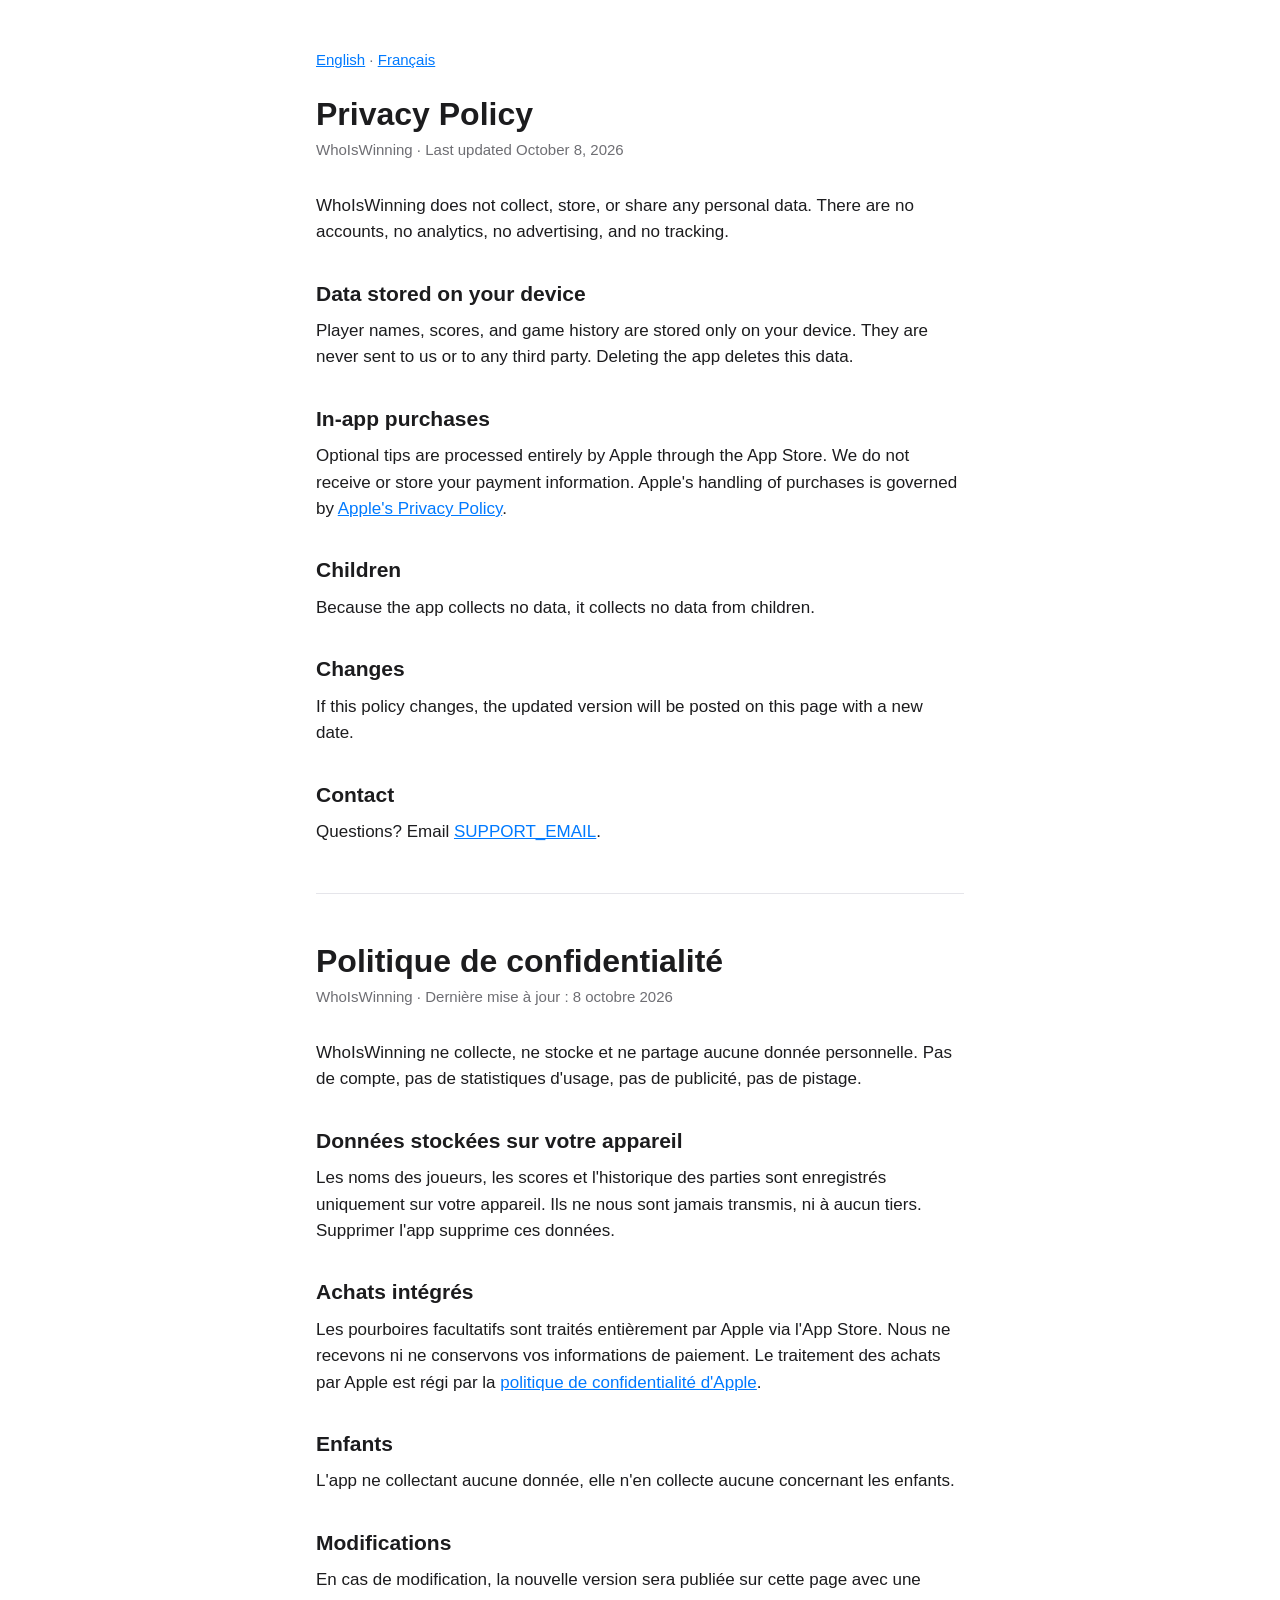
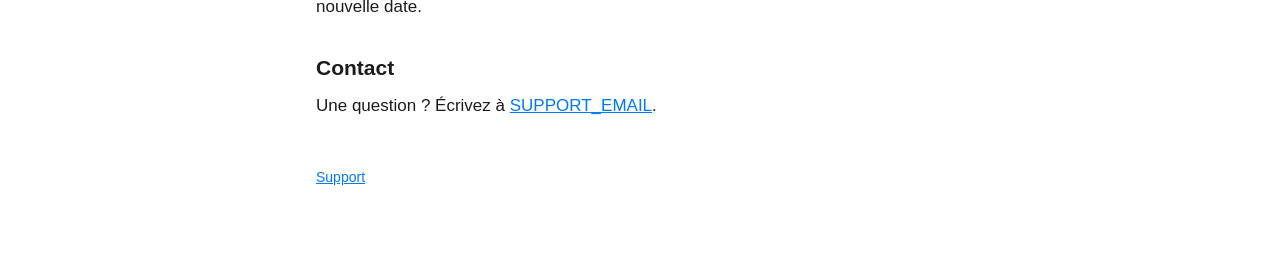
==== privacy/index.html @ b1d59900 "Add privacy policy and support pages Co-Authored-By: Claude Opus 5.5 <noreply@anthropic.com>" ====
<!doctype html>
<html lang="en">
<head>
  <meta charset="utf-8">
  <meta name="viewport" content="width=device-width, initial-scale=1">
  <title>WhoIsWinning – Privacy Policy</title>
  <link rel="stylesheet" href="../style.css">
</head>
<body>
<main>
  <p class="lang"><a href="#en">English</a> · <a href="#fr">Français</a></p>

  <section id="en" lang="en">
    <h1>Privacy Policy</h1>
    <p class="meta">WhoIsWinning · Last updated October 8, 2026</p>

    <p>WhoIsWinning does not collect, store, or share any personal data. There are no accounts, no analytics, no advertising, and no tracking.</p>

    <h2>Data stored on your device</h2>
    <p>Player names, scores, and game history are stored only on your device. They are never sent to us or to any third party. Deleting the app deletes this data.</p>

    <h2>In-app purchases</h2>
    <p>Optional tips are processed entirely by Apple through the App Store. We do not receive or store your payment information. Apple's handling of purchases is governed by <a href="https://www.apple.com/legal/privacy/">Apple's Privacy Policy</a>.</p>

    <h2>Children</h2>
    <p>Because the app collects no data, it collects no data from children.</p>

    <h2>Changes</h2>
    <p>If this policy changes, the updated version will be posted on this page with a new date.</p>

    <h2>Contact</h2>
    <p>Questions? Email <a href="mailto:SUPPORT_EMAIL">SUPPORT_EMAIL</a>.</p>
  </section>

  <hr>

  <section id="fr" lang="fr">
    <h1>Politique de confidentialité</h1>
    <p class="meta">WhoIsWinning · Dernière mise à jour : 8 octobre 2026</p>

    <p>WhoIsWinning ne collecte, ne stocke et ne partage aucune donnée personnelle. Pas de compte, pas de statistiques d'usage, pas de publicité, pas de pistage.</p>

    <h2>Données stockées sur votre appareil</h2>
    <p>Les noms des joueurs, les scores et l'historique des parties sont enregistrés uniquement sur votre appareil. Ils ne nous sont jamais transmis, ni à aucun tiers. Supprimer l'app supprime ces données.</p>

    <h2>Achats intégrés</h2>
    <p>Les pourboires facultatifs sont traités entièrement par Apple via l'App Store. Nous ne recevons ni ne conservons vos informations de paiement. Le traitement des achats par Apple est régi par la <a href="https://www.apple.com/fr/legal/privacy/">politique de confidentialité d'Apple</a>.</p>

    <h2>Enfants</h2>
    <p>L'app ne collectant aucune donnée, elle n'en collecte aucune concernant les enfants.</p>

    <h2>Modifications</h2>
    <p>En cas de modification, la nouvelle version sera publiée sur cette page avec une nouvelle date.</p>

    <h2>Contact</h2>
    <p>Une question ? Écrivez à <a href="mailto:SUPPORT_EMAIL">SUPPORT_EMAIL</a>.</p>
  </section>

  <footer><a href="../support/">Support</a></footer>
</main>
</body>
</html>
---- style.css ----
:root {
  --bg: #ffffff;
  --text: #1c1c1e;
  --muted: #6e6e73;
  --accent: #007aff;
  --rule: #e5e5ea;
}
@media (prefers-color-scheme: dark) {
  :root {
    --bg: #000000;
    --text: #f2f2f7;
    --muted: #98989f;
    --accent: #0a84ff;
    --rule: #2c2c2e;
  }
}
* { box-sizing: border-box; }
body {
  margin: 0;
  background: var(--bg);
  color: var(--text);
  font: 17px/1.55 -apple-system, BlinkMacSystemFont, "Inter", "Segoe UI", sans-serif;
}
main { max-width: 680px; margin: 0 auto; padding: 48px 16px 64px; }
h1 { font-size: 32px; line-height: 1.2; margin: 0 0 4px; }
h2 { font-size: 21px; margin: 32px 0 8px; }
p, li { margin: 0 0 12px; }
a { color: var(--accent); }
.meta { color: var(--muted); font-size: 15px; margin-bottom: 32px; }
.lang { color: var(--muted); font-size: 15px; margin-bottom: 24px; }
hr { border: 0; border-top: 1px solid var(--rule); margin: 48px 0; }
footer { color: var(--muted); font-size: 14px; margin-top: 48px; }
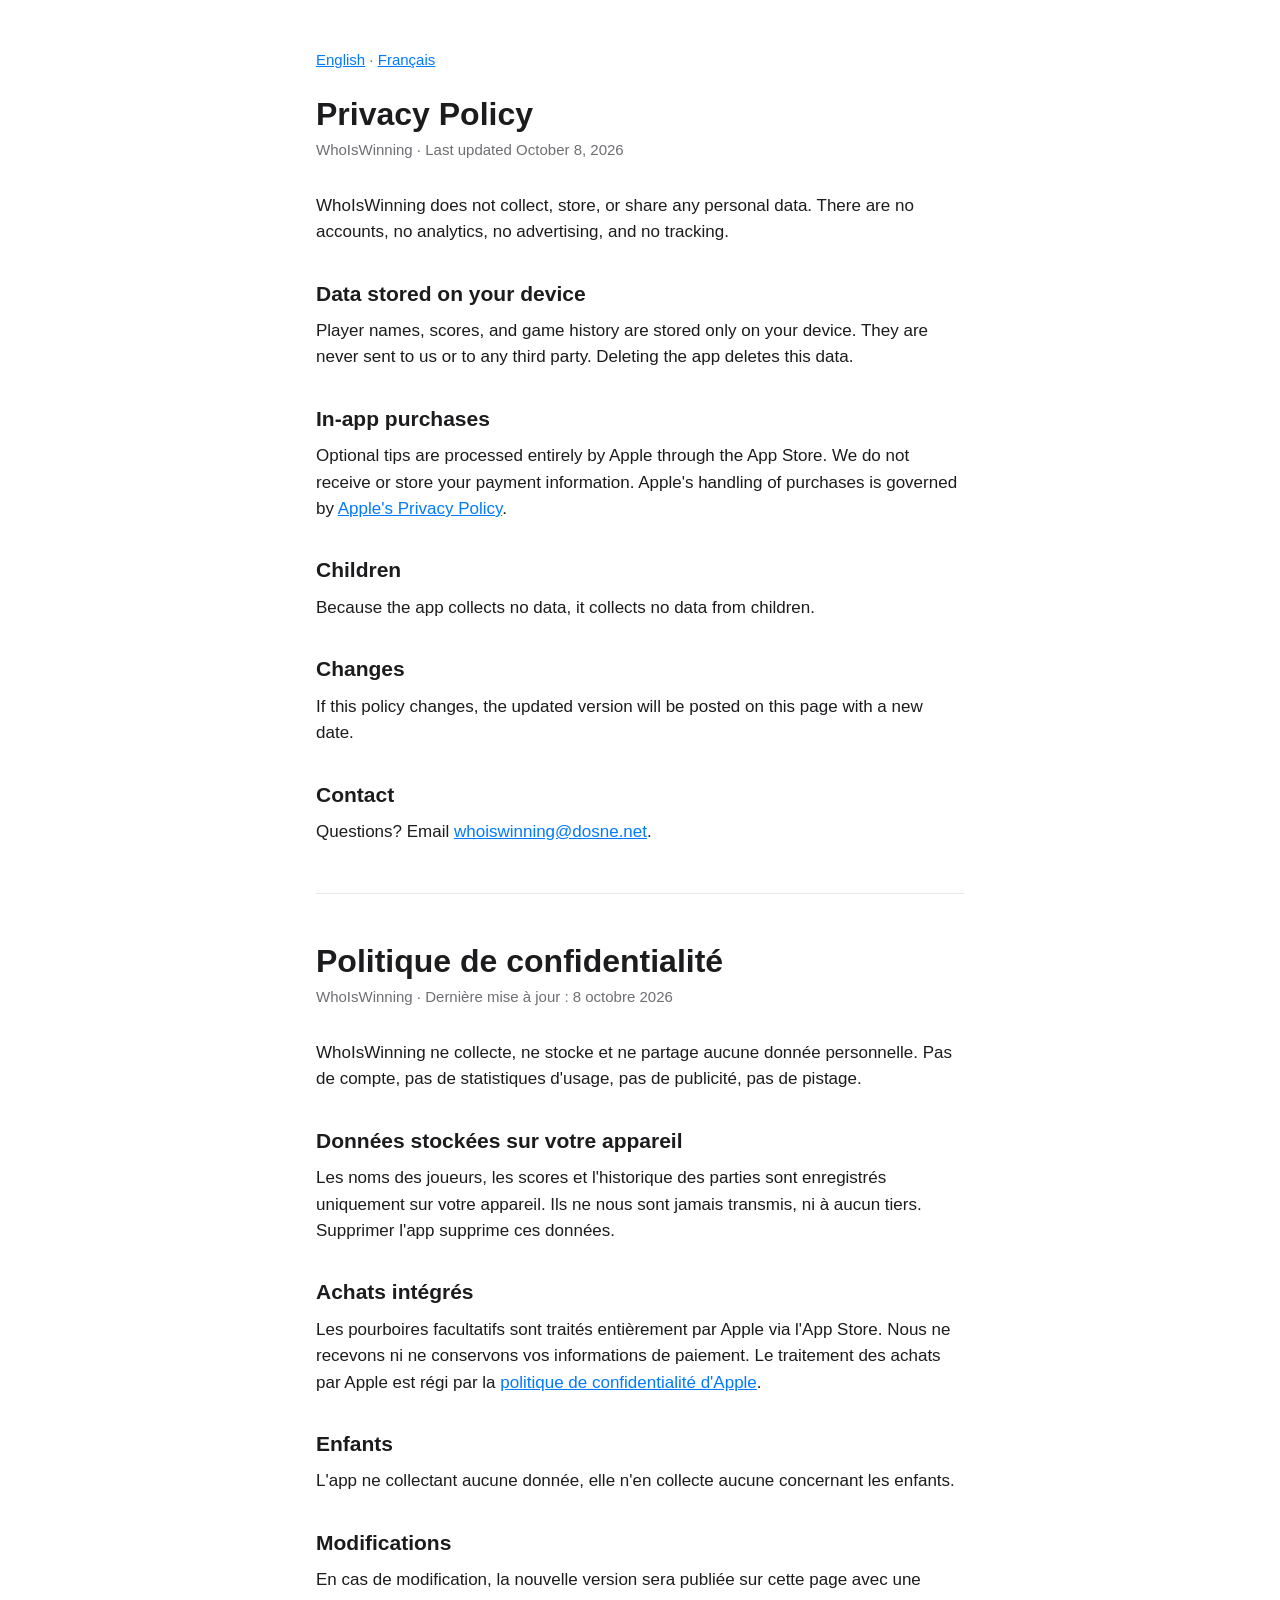
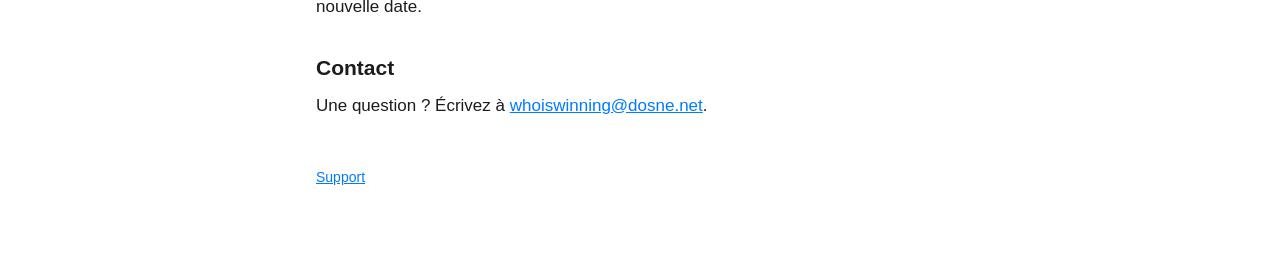
==== commit a09d1508: "feat: email" ====
--- a/privacy/index.html
+++ b/privacy/index.html
@@ -29,7 +29,7 @@
     <p>If this policy changes, the updated version will be posted on this page with a new date.</p>
 
     <h2>Contact</h2>
-    <p>Questions? Email <a href="mailto:SUPPORT_EMAIL">SUPPORT_EMAIL</a>.</p>
+    <p>Questions? Email <a href="mailto:whoiswinning@dosne.net">whoiswinning@dosne.net</a>.</p>
   </section>
 
   <hr>
@@ -53,7 +53,7 @@
     <p>En cas de modification, la nouvelle version sera publiée sur cette page avec une nouvelle date.</p>
 
     <h2>Contact</h2>
-    <p>Une question ? Écrivez à <a href="mailto:SUPPORT_EMAIL">SUPPORT_EMAIL</a>.</p>
+    <p>Une question ? Écrivez à <a href="mailto:whoiswinning@dosne.net">whoiswinning@dosne.net</a>.</p>
   </section>
 
   <footer><a href="../support/">Support</a></footer>
